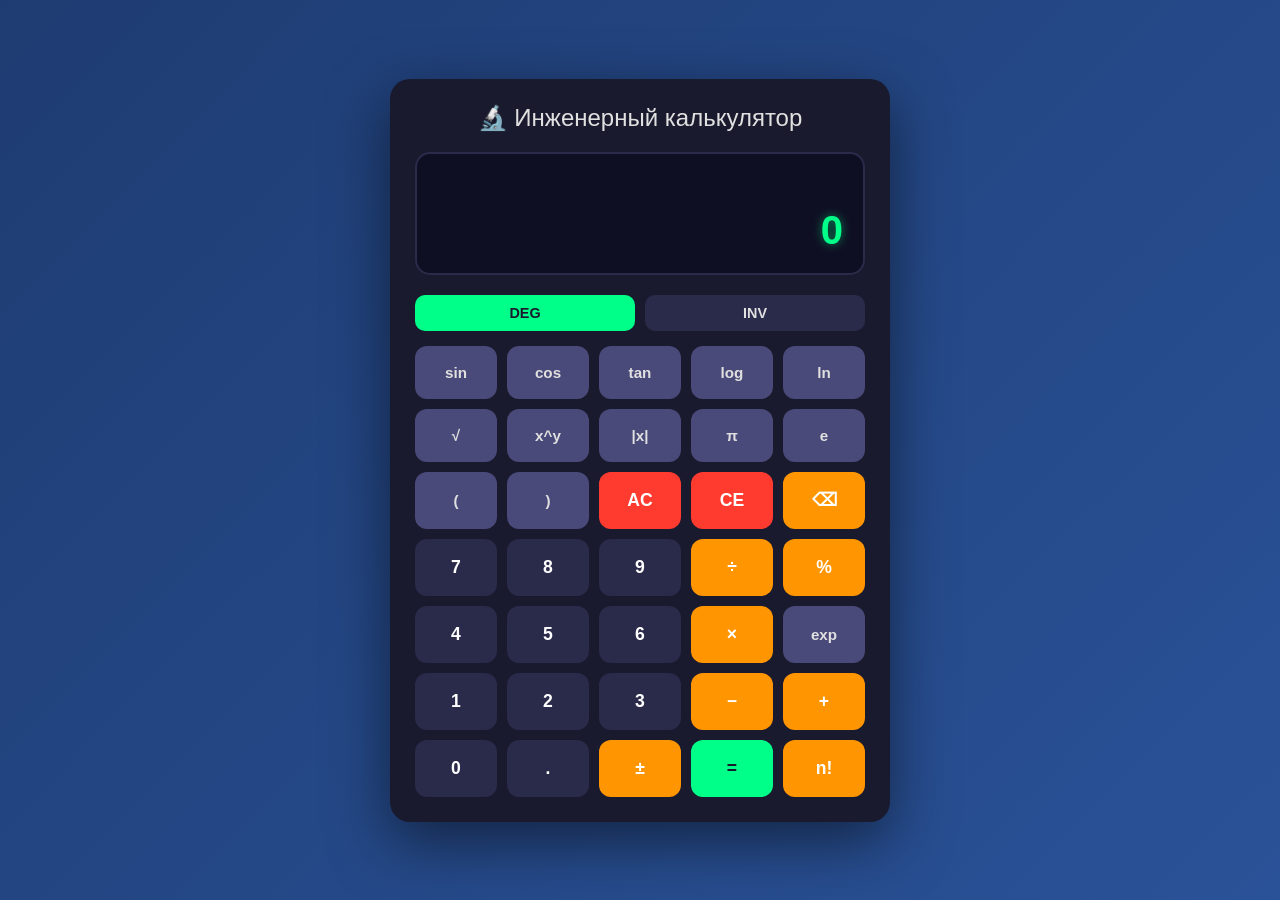
==== index.html @ 7f882894 "Инженерный калькулятор: проверка GigaCode и исправления Исходная версия от GigaCode сохранена в docs" ====
<!DOCTYPE html>
<html lang="ru">
<head>
    <meta charset="UTF-8">
    <meta name="viewport" content="width=device-width, initial-scale=1.0">
    <title>Инженерный калькулятор</title>
    <link rel="icon" href="data:,">
    <link rel="stylesheet" href="style.css">
</head>
<body>
    <div class="calculator">
        <div class="calculator-header">
            <h1>🔬 Инженерный калькулятор</h1>
        </div>

        <div class="display-container">
            <div class="display-expression" id="expression"></div>
            <div class="display-result" id="result" aria-live="polite">0</div>
        </div>

        <div class="mode-toggle">
            <button id="degRadBtn" class="mode-btn" onclick="toggleDegRad()">DEG</button>
            <button id="invBtn" class="mode-btn" onclick="toggleInv()">INV</button>
        </div>

        <div class="buttons">
            <!-- Row 1: Scientific functions (data-inv — label in INV mode) -->
            <button class="btn btn-scientific" data-inv="sin⁻¹" onclick="insertFunction('sin(')">sin</button>
            <button class="btn btn-scientific" data-inv="cos⁻¹" onclick="insertFunction('cos(')">cos</button>
            <button class="btn btn-scientific" data-inv="tan⁻¹" onclick="insertFunction('tan(')">tan</button>
            <button class="btn btn-scientific" data-inv="10ˣ" onclick="insertFunction('log(')">log</button>
            <button class="btn btn-scientific" data-inv="eˣ" onclick="insertFunction('ln(')">ln</button>

            <!-- Row 2: More scientific functions -->
            <button class="btn btn-scientific" data-inv="x²" onclick="insertFunction('sqrt(')">√</button>
            <button class="btn btn-scientific" onclick="insertOperator('^')">x^y</button>
            <button class="btn btn-scientific" onclick="insertFunction('abs(')">|x|</button>
            <button class="btn btn-scientific" onclick="insertConstant('pi')">π</button>
            <button class="btn btn-scientific" onclick="insertConstant('e')">e</button>

            <!-- Row 3: Parentheses and clear -->
            <button class="btn btn-scientific" onclick="insertChar('(')">(</button>
            <button class="btn btn-scientific" onclick="insertChar(')')">)</button>
            <button class="btn btn-clear" onclick="clearAll()">AC</button>
            <button class="btn btn-clear" onclick="clearEntry()">CE</button>
            <button class="btn btn-operator" onclick="backspace()">⌫</button>

            <!-- Row 4: Numbers and basic operations -->
            <button class="btn btn-number" onclick="insertChar('7')">7</button>
            <button class="btn btn-number" onclick="insertChar('8')">8</button>
            <button class="btn btn-number" onclick="insertChar('9')">9</button>
            <button class="btn btn-operator" onclick="insertOperator('/')">÷</button>
            <button class="btn btn-operator" onclick="insertChar('%')">%</button>

            <!-- Row 5 -->
            <button class="btn btn-number" onclick="insertChar('4')">4</button>
            <button class="btn btn-number" onclick="insertChar('5')">5</button>
            <button class="btn btn-number" onclick="insertChar('6')">6</button>
            <button class="btn btn-operator" onclick="insertOperator('*')">×</button>
            <button class="btn btn-scientific" data-inv="ln" onclick="insertFunction('exp(')">exp</button>

            <!-- Row 6 -->
            <button class="btn btn-number" onclick="insertChar('1')">1</button>
            <button class="btn btn-number" onclick="insertChar('2')">2</button>
            <button class="btn btn-number" onclick="insertChar('3')">3</button>
            <button class="btn btn-operator" onclick="insertOperator('-')">−</button>
            <button class="btn btn-operator" onclick="insertOperator('+')">+</button>

            <!-- Row 7 -->
            <button class="btn btn-number" onclick="insertChar('0')">0</button>
            <button class="btn btn-number" onclick="insertChar('.')">.</button>
            <button class="btn btn-operator" onclick="toggleSign()">±</button>
            <button class="btn btn-equals" onclick="calculate()">=</button>
            <button class="btn btn-operator" onclick="insertChar('!')">n!</button>
        </div>
    </div>

    <script src="calc-engine.js"></script>
    <script src="script.js"></script>
</body>
</html>
---- style.css ----
* {
    margin: 0;
    padding: 0;
    box-sizing: border-box;
}

body {
    font-family: 'Segoe UI', Tahoma, Geneva, Verdana, sans-serif;
    background: linear-gradient(135deg, #1e3c72 0%, #2a5298 100%);
    min-height: 100vh;
    display: flex;
    justify-content: center;
    align-items: center;
    padding: 20px;
}

.calculator {
    background: #1a1a2e;
    border-radius: 20px;
    box-shadow: 0 20px 60px rgba(0, 0, 0, 0.5);
    padding: 25px;
    max-width: 500px;
    width: 100%;
}

.calculator-header {
    text-align: center;
    margin-bottom: 20px;
}

.calculator-header h1 {
    color: #e0e0e0;
    font-size: 1.5rem;
    font-weight: 500;
}

.display-container {
    background: #0f0f23;
    border-radius: 15px;
    padding: 20px;
    margin-bottom: 20px;
    border: 2px solid #2a2a4a;
}

.display-expression {
    color: #888;
    font-size: 1rem;
    text-align: right;
    min-height: 24px;
    word-wrap: break-word;
    word-break: break-all;
}

.display-result {
    color: #00ff88;
    font-size: 2.5rem;
    text-align: right;
    font-weight: bold;
    margin-top: 10px;
    word-wrap: break-word;
    word-break: break-all;
    text-shadow: 0 0 10px rgba(0, 255, 136, 0.5);
}

.mode-toggle {
    display: flex;
    gap: 10px;
    margin-bottom: 15px;
}

.mode-btn {
    flex: 1;
    padding: 10px;
    background: #2a2a4a;
    color: #e0e0e0;
    border: none;
    border-radius: 10px;
    cursor: pointer;
    font-size: 0.9rem;
    font-weight: 600;
    transition: all 0.3s;
}

.mode-btn:hover {
    background: #3a3a6a;
}

.mode-btn.active {
    background: #00ff88;
    color: #1a1a2e;
}

.buttons {
    display: grid;
    grid-template-columns: repeat(5, 1fr);
    gap: 10px;
}

.btn {
    padding: 18px 10px;
    font-size: 1.1rem;
    border: none;
    border-radius: 12px;
    cursor: pointer;
    transition: all 0.2s;
    font-weight: 600;
    user-select: none;
}

.btn:active {
    transform: scale(0.95);
}

.btn-number {
    background: #2a2a4a;
    color: #ffffff;
}

.btn-number:hover {
    background: #3a3a6a;
}

.btn-operator {
    background: #ff9500;
    color: #ffffff;
}

.btn-operator:hover {
    background: #ffaa33;
}

.btn-scientific {
    background: #4a4a7a;
    color: #e0e0e0;
    font-size: 0.95rem;
}

.btn-scientific:hover {
    background: #5a5a8a;
}

.btn-clear {
    background: #ff3b30;
    color: #ffffff;
}

.btn-clear:hover {
    background: #ff5b50;
}

.btn-equals {
    background: #00ff88;
    color: #1a1a2e;
}

.btn-equals:hover {
    background: #33ff99;
}

/* Responsive design */
@media (max-width: 480px) {
    .calculator {
        padding: 15px;
    }

    .btn {
        padding: 15px 8px;
        font-size: 1rem;
    }

    .btn-scientific {
        font-size: 0.85rem;
    }

    .display-result {
        font-size: 2rem;
    }

    .calculator-header h1 {
        font-size: 1.2rem;
    }
}
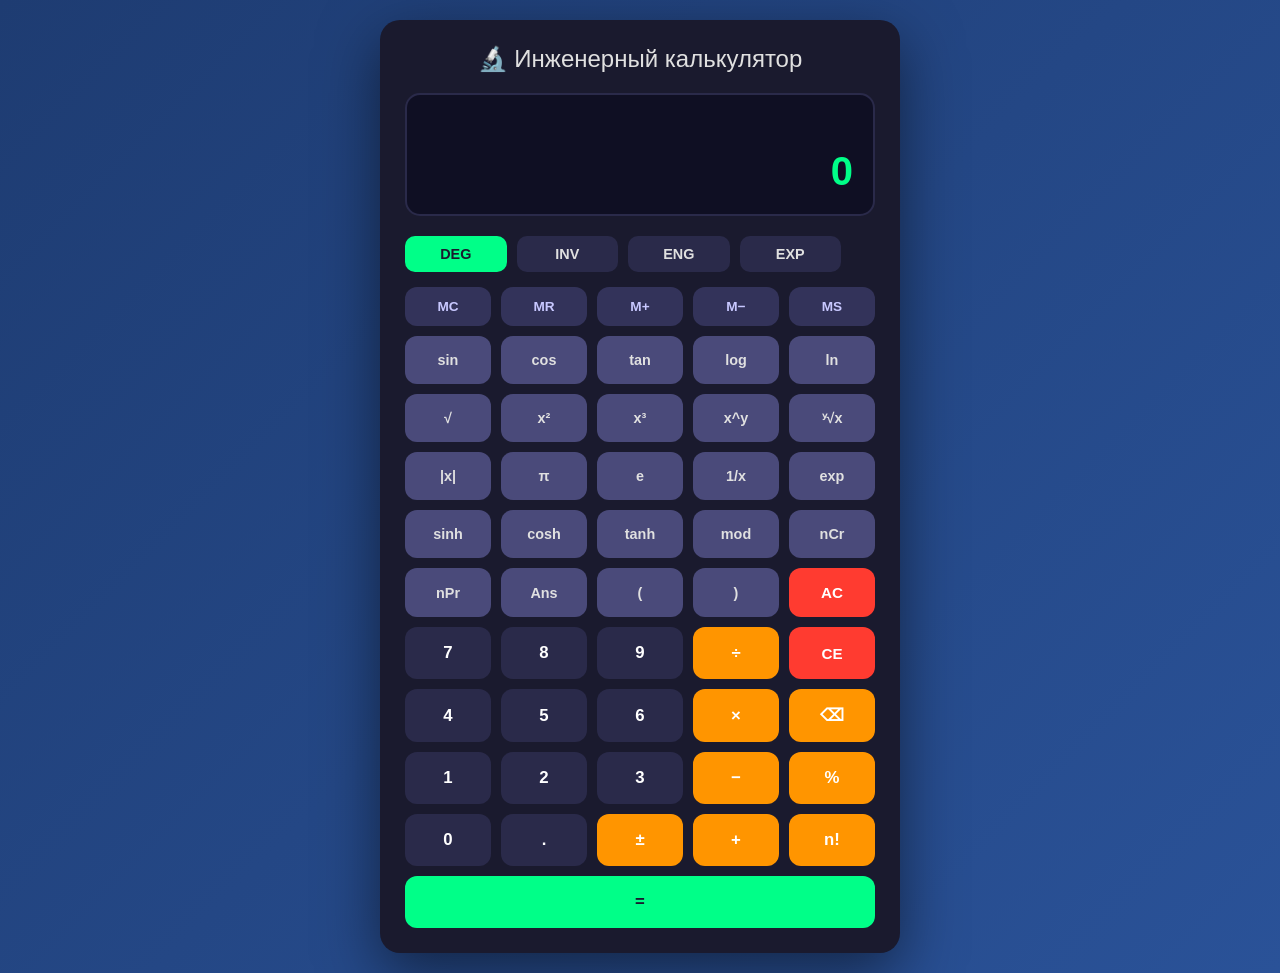
==== commit 432b5f36: "фикс воркай" ====
--- a/index.html
+++ b/index.html
@@ -19,59 +19,86 @@
         </div>
 
         <div class="mode-toggle">
-            <button id="degRadBtn" class="mode-btn" onclick="toggleDegRad()">DEG</button>
-            <button id="invBtn" class="mode-btn" onclick="toggleInv()">INV</button>
+            <button id="degRadBtn" class="mode-btn" onclick="toggleDegRad()" aria-label="Градусы или радианы">DEG</button>
+            <button id="invBtn" class="mode-btn" onclick="toggleInv()" aria-label="Обратные функции">INV</button>
+            <button id="engBtn" class="mode-btn" onclick="toggleEngineering()" aria-label="Инженерный формат результата">ENG</button>
+            <button id="expBtn" class="mode-btn" onclick="insertExponent()" aria-label="Ввод порядка числа">EXP</button>
+            <span id="memoryIndicator" class="memory-indicator" title="В памяти есть число" aria-label="В памяти есть число">M</span>
         </div>
 
         <div class="buttons">
-            <!-- Row 1: Scientific functions (data-inv — label in INV mode) -->
+            <!-- Row 1: Memory -->
+            <button class="btn btn-memory" onclick="memoryClear()" aria-label="Очистить память">MC</button>
+            <button class="btn btn-memory" onclick="memoryRecall()" aria-label="Вызвать из памяти">MR</button>
+            <button class="btn btn-memory" onclick="memoryAdd()" aria-label="Прибавить к памяти">M+</button>
+            <button class="btn btn-memory" onclick="memorySubtract()" aria-label="Вычесть из памяти">M−</button>
+            <button class="btn btn-memory" onclick="memoryStore()" aria-label="Записать в память">MS</button>
+
+            <!-- Row 2: Scientific functions (data-inv — label in INV mode) -->
             <button class="btn btn-scientific" data-inv="sin⁻¹" onclick="insertFunction('sin(')">sin</button>
             <button class="btn btn-scientific" data-inv="cos⁻¹" onclick="insertFunction('cos(')">cos</button>
             <button class="btn btn-scientific" data-inv="tan⁻¹" onclick="insertFunction('tan(')">tan</button>
             <button class="btn btn-scientific" data-inv="10ˣ" onclick="insertFunction('log(')">log</button>
             <button class="btn btn-scientific" data-inv="eˣ" onclick="insertFunction('ln(')">ln</button>
 
-            <!-- Row 2: More scientific functions -->
-            <button class="btn btn-scientific" data-inv="x²" onclick="insertFunction('sqrt(')">√</button>
+            <!-- Row 3: Roots and powers -->
+            <button class="btn btn-scientific" data-inv="∛" onclick="insertFunction('sqrt(')">√</button>
+            <button class="btn btn-scientific" onclick="insertSuffix('²')">x²</button>
+            <button class="btn btn-scientific" onclick="insertSuffix('³')">x³</button>
             <button class="btn btn-scientific" onclick="insertOperator('^')">x^y</button>
+            <button class="btn btn-scientific" onclick="insertNthRoot()">ʸ√x</button>
+
+            <!-- Row 4: Constants, reciprocal, natural exponent -->
             <button class="btn btn-scientific" onclick="insertFunction('abs(')">|x|</button>
             <button class="btn btn-scientific" onclick="insertConstant('pi')">π</button>
             <button class="btn btn-scientific" onclick="insertConstant('e')">e</button>
+            <button class="btn btn-scientific" onclick="insertSuffix('⁻¹')">1/x</button>
+            <button class="btn btn-scientific" data-inv="ln" onclick="insertFunction('exp(')">exp</button>
 
-            <!-- Row 3: Parentheses and clear -->
+            <!-- Row 5: Hyperbolic functions and word operators -->
+            <button class="btn btn-scientific" data-inv="sinh⁻¹" onclick="insertFunction('sinh(')">sinh</button>
+            <button class="btn btn-scientific" data-inv="cosh⁻¹" onclick="insertFunction('cosh(')">cosh</button>
+            <button class="btn btn-scientific" data-inv="tanh⁻¹" onclick="insertFunction('tanh(')">tanh</button>
+            <button class="btn btn-scientific" onclick="insertNamedOperator('mod')">mod</button>
+            <button class="btn btn-scientific" onclick="insertNamedOperator('nCr')">nCr</button>
+
+            <!-- Row 6 -->
+            <button class="btn btn-scientific" onclick="insertNamedOperator('nPr')">nPr</button>
+            <button class="btn btn-scientific" onclick="insertAnswer()">Ans</button>
             <button class="btn btn-scientific" onclick="insertChar('(')">(</button>
             <button class="btn btn-scientific" onclick="insertChar(')')">)</button>
             <button class="btn btn-clear" onclick="clearAll()">AC</button>
-            <button class="btn btn-clear" onclick="clearEntry()">CE</button>
-            <button class="btn btn-operator" onclick="backspace()">⌫</button>
 
-            <!-- Row 4: Numbers and basic operations -->
+            <!-- Row 7: Numbers and basic operations -->
             <button class="btn btn-number" onclick="insertChar('7')">7</button>
             <button class="btn btn-number" onclick="insertChar('8')">8</button>
             <button class="btn btn-number" onclick="insertChar('9')">9</button>
             <button class="btn btn-operator" onclick="insertOperator('/')">÷</button>
-            <button class="btn btn-operator" onclick="insertChar('%')">%</button>
+            <button class="btn btn-clear" onclick="clearEntry()">CE</button>
 
-            <!-- Row 5 -->
+            <!-- Row 8 -->
             <button class="btn btn-number" onclick="insertChar('4')">4</button>
             <button class="btn btn-number" onclick="insertChar('5')">5</button>
             <button class="btn btn-number" onclick="insertChar('6')">6</button>
             <button class="btn btn-operator" onclick="insertOperator('*')">×</button>
-            <button class="btn btn-scientific" data-inv="ln" onclick="insertFunction('exp(')">exp</button>
+            <button class="btn btn-operator" onclick="backspace()">⌫</button>
 
-            <!-- Row 6 -->
+            <!-- Row 9 -->
             <button class="btn btn-number" onclick="insertChar('1')">1</button>
             <button class="btn btn-number" onclick="insertChar('2')">2</button>
             <button class="btn btn-number" onclick="insertChar('3')">3</button>
             <button class="btn btn-operator" onclick="insertOperator('-')">−</button>
-            <button class="btn btn-operator" onclick="insertOperator('+')">+</button>
+            <button class="btn btn-operator" onclick="insertChar('%')">%</button>
 
-            <!-- Row 7 -->
+            <!-- Row 10 -->
             <button class="btn btn-number" onclick="insertChar('0')">0</button>
             <button class="btn btn-number" onclick="insertChar('.')">.</button>
             <button class="btn btn-operator" onclick="toggleSign()">±</button>
-            <button class="btn btn-equals" onclick="calculate()">=</button>
+            <button class="btn btn-operator" onclick="insertOperator('+')">+</button>
             <button class="btn btn-operator" onclick="insertChar('!')">n!</button>
+
+            <!-- Row 11 -->
+            <button class="btn btn-equals btn-wide" onclick="calculate()">=</button>
         </div>
     </div>
 
--- a/style.css
+++ b/style.css
@@ -10,7 +10,7 @@
     min-height: 100vh;
     display: flex;
     justify-content: center;
-    align-items: center;
+    align-items: flex-start;
     padding: 20px;
 }
 
@@ -19,8 +19,9 @@
     border-radius: 20px;
     box-shadow: 0 20px 60px rgba(0, 0, 0, 0.5);
     padding: 25px;
-    max-width: 500px;
+    max-width: 520px;
     width: 100%;
+    margin: auto;
 }
 
 .calculator-header {
@@ -47,23 +48,29 @@
     font-size: 1rem;
     text-align: right;
     min-height: 24px;
-    word-wrap: break-word;
-    word-break: break-all;
+    overflow-x: auto;
+    overflow-y: hidden;
+    white-space: nowrap;
+    scrollbar-width: thin;
 }
 
 .display-result {
     color: #00ff88;
-    font-size: 2.5rem;
+    font-size: clamp(1.5rem, 6vw, 2.5rem);
     text-align: right;
     font-weight: bold;
     margin-top: 10px;
-    word-wrap: break-word;
-    word-break: break-all;
-    text-shadow: 0 0 10px rgba(0, 255, 136, 0.5);
+    overflow-x: auto;
+    overflow-y: hidden;
+    white-space: nowrap;
+    scrollbar-width: thin;
+    /* Digits keep their width: the line does not jump while typing */
+    font-variant-numeric: tabular-nums;
 }
 
 .mode-toggle {
     display: flex;
+    align-items: center;
     gap: 10px;
     margin-bottom: 15px;
 }
@@ -78,7 +85,7 @@
     cursor: pointer;
     font-size: 0.9rem;
     font-weight: 600;
-    transition: all 0.3s;
+    transition: background-color 0.2s, color 0.2s;
 }
 
 .mode-btn:hover {
@@ -88,6 +95,20 @@
 .mode-btn.active {
     background: #00ff88;
     color: #1a1a2e;
+}
+
+.memory-indicator {
+    min-width: 24px;
+    text-align: center;
+    color: #ff9500;
+    font-weight: 700;
+    font-size: 1rem;
+    opacity: 0;
+    transition: opacity 0.2s;
+}
+
+.memory-indicator.visible {
+    opacity: 1;
 }
 
 .buttons {
@@ -97,18 +118,26 @@
 }
 
 .btn {
-    padding: 18px 10px;
-    font-size: 1.1rem;
+    padding: 16px 8px;
+    font-size: 1.05rem;
     border: none;
     border-radius: 12px;
     cursor: pointer;
-    transition: all 0.2s;
+    transition: background-color 0.2s, transform 0.1s;
     font-weight: 600;
     user-select: none;
+    /* Emoji-free symbols (², ⁻¹) stay on one line and centred */
+    white-space: nowrap;
 }
 
 .btn:active {
-    transform: scale(0.95);
+    transform: scale(0.96);
+}
+
+.btn:focus-visible,
+.mode-btn:focus-visible {
+    outline: 2px solid #00ff88;
+    outline-offset: 2px;
 }
 
 .btn-number {
@@ -132,16 +161,28 @@
 .btn-scientific {
     background: #4a4a7a;
     color: #e0e0e0;
-    font-size: 0.95rem;
+    font-size: 0.9rem;
 }
 
 .btn-scientific:hover {
     background: #5a5a8a;
+}
+
+.btn-memory {
+    background: #33335a;
+    color: #c8c8ff;
+    font-size: 0.85rem;
+    padding: 12px 6px;
+}
+
+.btn-memory:hover {
+    background: #44446e;
 }
 
 .btn-clear {
     background: #ff3b30;
     color: #ffffff;
+    font-size: 0.95rem;
 }
 
 .btn-clear:hover {
@@ -157,26 +198,44 @@
     background: #33ff99;
 }
 
+.btn-wide {
+    grid-column: span 5;
+}
+
 /* Responsive design */
 @media (max-width: 480px) {
+    body {
+        padding: 10px;
+    }
+
     .calculator {
-        padding: 15px;
+        padding: 14px;
+        border-radius: 14px;
+    }
+
+    .buttons {
+        gap: 7px;
     }
 
     .btn {
-        padding: 15px 8px;
-        font-size: 1rem;
+        padding: 13px 5px;
+        font-size: 0.95rem;
     }
 
     .btn-scientific {
-        font-size: 0.85rem;
-    }
-
-    .display-result {
-        font-size: 2rem;
+        font-size: 0.8rem;
+    }
+
+    .btn-memory {
+        font-size: 0.75rem;
+        padding: 10px 4px;
     }
 
     .calculator-header h1 {
-        font-size: 1.2rem;
-    }
-}
+        font-size: 1.15rem;
+    }
+
+    .display-container {
+        padding: 14px;
+    }
+}
